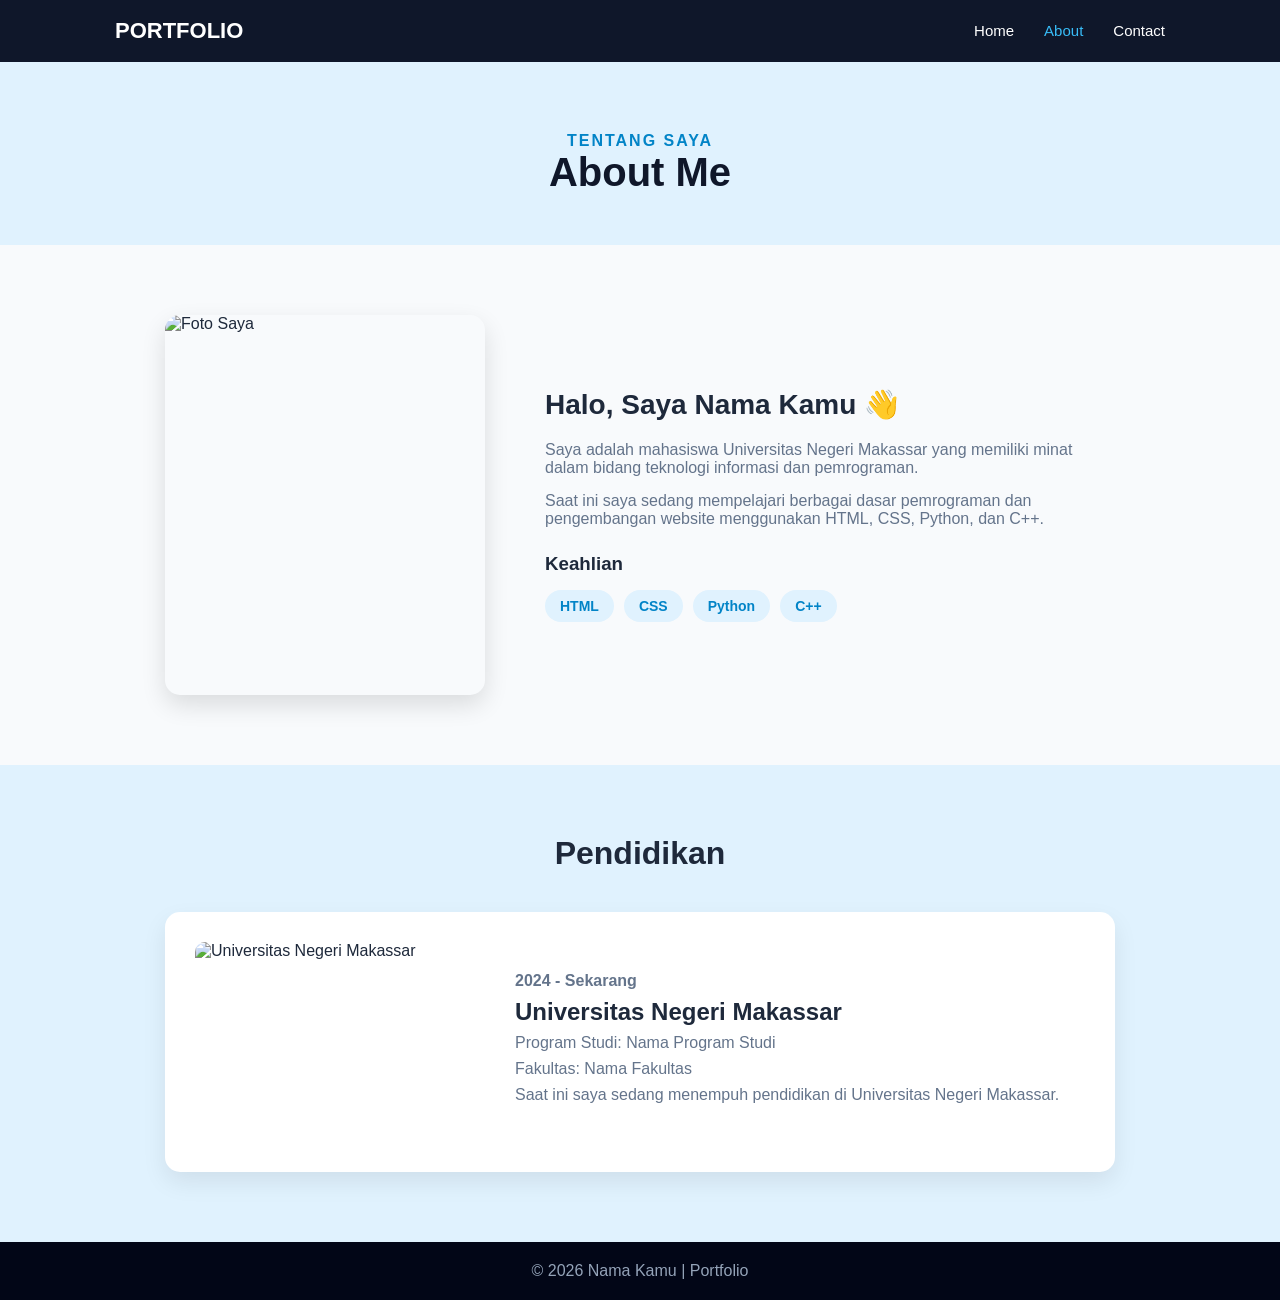
==== about.html @ 65ea647a "Add files via upload" ====
<!DOCTYPE html>
<html lang="id">
<head>
    <meta charset="UTF-8">
    <meta name="viewport" content="width=device-width, initial-scale=1.0">
    <title>About | Portfolio</title>
    <link rel="stylesheet" href="style.css">
</head>

<body>

    <header>
        <nav>
            <div class="logo">PORTFOLIO</div>

            <ul>
                <li><a href="index.html">Home</a></li>
                <li><a href="about.html" class="active">About</a></li>
                <li><a href="contact.html">Contact</a></li>
            </ul>
        </nav>
    </header>


    <section class="page-title">
        <p>TENTANG SAYA</p>
        <h1>About Me</h1>
    </section>


    <main class="about">

        <div class="about-photo">
            <img src="images/foto-saya.jpg" alt="Foto Saya">
        </div>

        <div class="about-text">

            <h2>Halo, Saya Nama Kamu 👋</h2>

            <p>
                Saya adalah mahasiswa Universitas Negeri Makassar
                yang memiliki minat dalam bidang teknologi informasi
                dan pemrograman.
            </p>

            <p>
                Saat ini saya sedang mempelajari berbagai dasar
                pemrograman dan pengembangan website menggunakan
                HTML, CSS, Python, dan C++.
            </p>

            <h3>Keahlian</h3>

            <div class="skills">
                <span>HTML</span>
                <span>CSS</span>
                <span>Python</span>
                <span>C++</span>
            </div>

        </div>

    </main>


    <section class="education">

        <h2>Pendidikan</h2>

        <div class="education-box">

            <img src="images/unm.jpg"
                 alt="Universitas Negeri Makassar">

            <div>
                <p class="year">2024 - Sekarang</p>

                <h3>Universitas Negeri Makassar</h3>

                <p>
                    Program Studi: Nama Program Studi
                </p>

                <p>
                    Fakultas: Nama Fakultas
                </p>

                <p>
                    Saat ini saya sedang menempuh pendidikan
                    di Universitas Negeri Makassar.
                </p>
            </div>

        </div>

    </section>


    <footer>
        <p>© 2026 Nama Kamu | Portfolio</p>
    </footer>

</body>
</html>
---- style.css ----
* {
    margin: 0;
    padding: 0;
    box-sizing: border-box;
}

html {
    scroll-behavior: smooth;
}

body {
    font-family: Arial, sans-serif;
    background: #f8fafc;
    color: #1e293b;
}


/* NAVBAR */

header {
    background: #0f172a;
    position: sticky;
    top: 0;
    z-index: 100;
}

nav {
    max-width: 1100px;
    margin: auto;
    padding: 18px 25px;

    display: flex;
    justify-content: space-between;
    align-items: center;
}

.logo {
    color: white;
    font-size: 22px;
    font-weight: bold;
}

nav ul {
    list-style: none;
    display: flex;
    gap: 30px;
}

nav ul li a {
    color: white;
    text-decoration: none;
    font-size: 15px;
    transition: 0.3s;
}

nav ul li a:hover,
nav ul li a.active {
    color: #38bdf8;
}


/* HOME */

.home {
    max-width: 1100px;
    min-height: 650px;
    margin: auto;
    padding: 80px 25px;

    display: flex;
    align-items: center;
    justify-content: space-between;
    gap: 60px;
}

.home-text {
    flex: 1;
}

.welcome {
    color: #0284c7;
    font-size: 14px;
    font-weight: bold;
    letter-spacing: 2px;
    margin-bottom: 15px;
}

.home h1 {
    font-size: 52px;
    color: #0f172a;
    margin-bottom: 10px;
}

.home h1 span {
    color: #0284c7;
}

.home h2 {
    font-size: 22px;
    color: #475569;
    margin-bottom: 20px;
}

.home-text > p:not(.welcome) {
    color: #64748b;
    max-width: 550px;
    margin-bottom: 30px;
}


/* BUTTON */

.buttons {
    display: flex;
    gap: 15px;
}

.btn,
.btn-outline {
    display: inline-block;
    padding: 12px 22px;
    border-radius: 8px;
    text-decoration: none;
    font-weight: bold;
    transition: 0.3s;
}

.btn {
    background: #0284c7;
    color: white;
}

.btn:hover {
    background: #0369a1;
    transform: translateY(-3px);
}

.btn-outline {
    border: 2px solid #0284c7;
    color: #0284c7;
}

.btn-outline:hover {
    background: #0284c7;
    color: white;
}


/* FOTO */

.home-photo {
    width: 340px;
    height: 340px;

    border-radius: 50%;
    overflow: hidden;

    border: 8px solid white;

    box-shadow: 0 10px 30px rgba(0, 0, 0, 0.15);
}

.home-photo img {
    width: 100%;
    height: 100%;
    object-fit: cover;
}


/* PAGE TITLE */

.page-title {
    text-align: center;
    padding: 70px 20px 50px;

    background: #e0f2fe;
}

.page-title p {
    color: #0284c7;
    font-weight: bold;
    letter-spacing: 2px;
}

.page-title h1 {
    font-size: 40px;
    color: #0f172a;
}


/* ABOUT */

.about {
    max-width: 1000px;
    margin: auto;
    padding: 70px 25px;

    display: flex;
    align-items: center;
    gap: 60px;
}

.about-photo {
    width: 320px;
    height: 380px;
    flex-shrink: 0;

    overflow: hidden;
    border-radius: 15px;

    box-shadow: 0 10px 25px rgba(0, 0, 0, 0.12);
}

.about-photo img {
    width: 100%;
    height: 100%;
    object-fit: cover;
}

.about-text h2 {
    font-size: 28px;
    margin-bottom: 20px;
}

.about-text p {
    color: #64748b;
    margin-bottom: 15px;
}

.about-text h3 {
    margin-top: 25px;
    margin-bottom: 15px;
}


/* SKILLS */

.skills {
    display: flex;
    flex-wrap: wrap;
    gap: 10px;
}

.skills span {
    background: #e0f2fe;
    color: #0284c7;

    padding: 8px 15px;

    border-radius: 20px;

    font-weight: bold;
    font-size: 14px;
}


/* EDUCATION */

.education {
    background: #e0f2fe;
    padding: 70px 25px;
}

.education > h2 {
    text-align: center;
    font-size: 32px;
    margin-bottom: 40px;
}

.education-box {
    max-width: 950px;
    margin: auto;

    background: white;
    padding: 30px;

    border-radius: 15px;

    display: flex;
    align-items: center;
    gap: 40px;

    box-shadow: 0 10px 25px rgba(0, 0, 0, 0.08);
}

.education-box img {
    width: 280px;
    height: 200px;

    object-fit: cover;

    border-radius: 10px;
}

.year {
    color: #0284c7;
    font-weight: bold;
}

.education-box h3 {
    font-size: 24px;
    margin: 8px 0;
}

.education-box p {
    color: #64748b;
    margin-bottom: 8px;
}


/* CONTACT */

.contact {
    max-width: 1000px;
    margin: auto;
    padding: 80px 25px;

    display: flex;
    gap: 50px;
}

.contact-info,
.contact-card {
    flex: 1;
}

.contact-info h2,
.contact-card h2 {
    font-size: 30px;
    margin-bottom: 15px;
}

.contact-info > p,
.contact-card p {
    color: #64748b;
    margin-bottom: 25px;
}

.contact-item {
    margin-bottom: 20px;
}

.contact-item h3 {
    color: #0284c7;
}

.contact-item p {
    color: #64748b;
}

.contact-card {
    background: #e0f2fe;
    padding: 40px;
    border-radius: 15px;
}


/* FOOTER */

footer {
    background: #020617;
    color: #94a3b8;

    text-align: center;
    padding: 20px;
}


/* RESPONSIVE */

@media (max-width: 750px) {

    nav {
        flex-direction: column;
        gap: 15px;
    }

    nav ul {
        gap: 15px;
    }

    .home {
        flex-direction: column-reverse;
        text-align: center;
    }

    .home-photo {
        width: 280px;
        height: 280px;
    }

    .home h1 {
        font-size: 40px;
    }

    .buttons {
        justify-content: center;
    }

    .about {
        flex-direction: column;
    }

    .education-box {
        flex-direction: column;
        text-align: center;
    }

    .contact {
        flex-direction: column;
    }
}
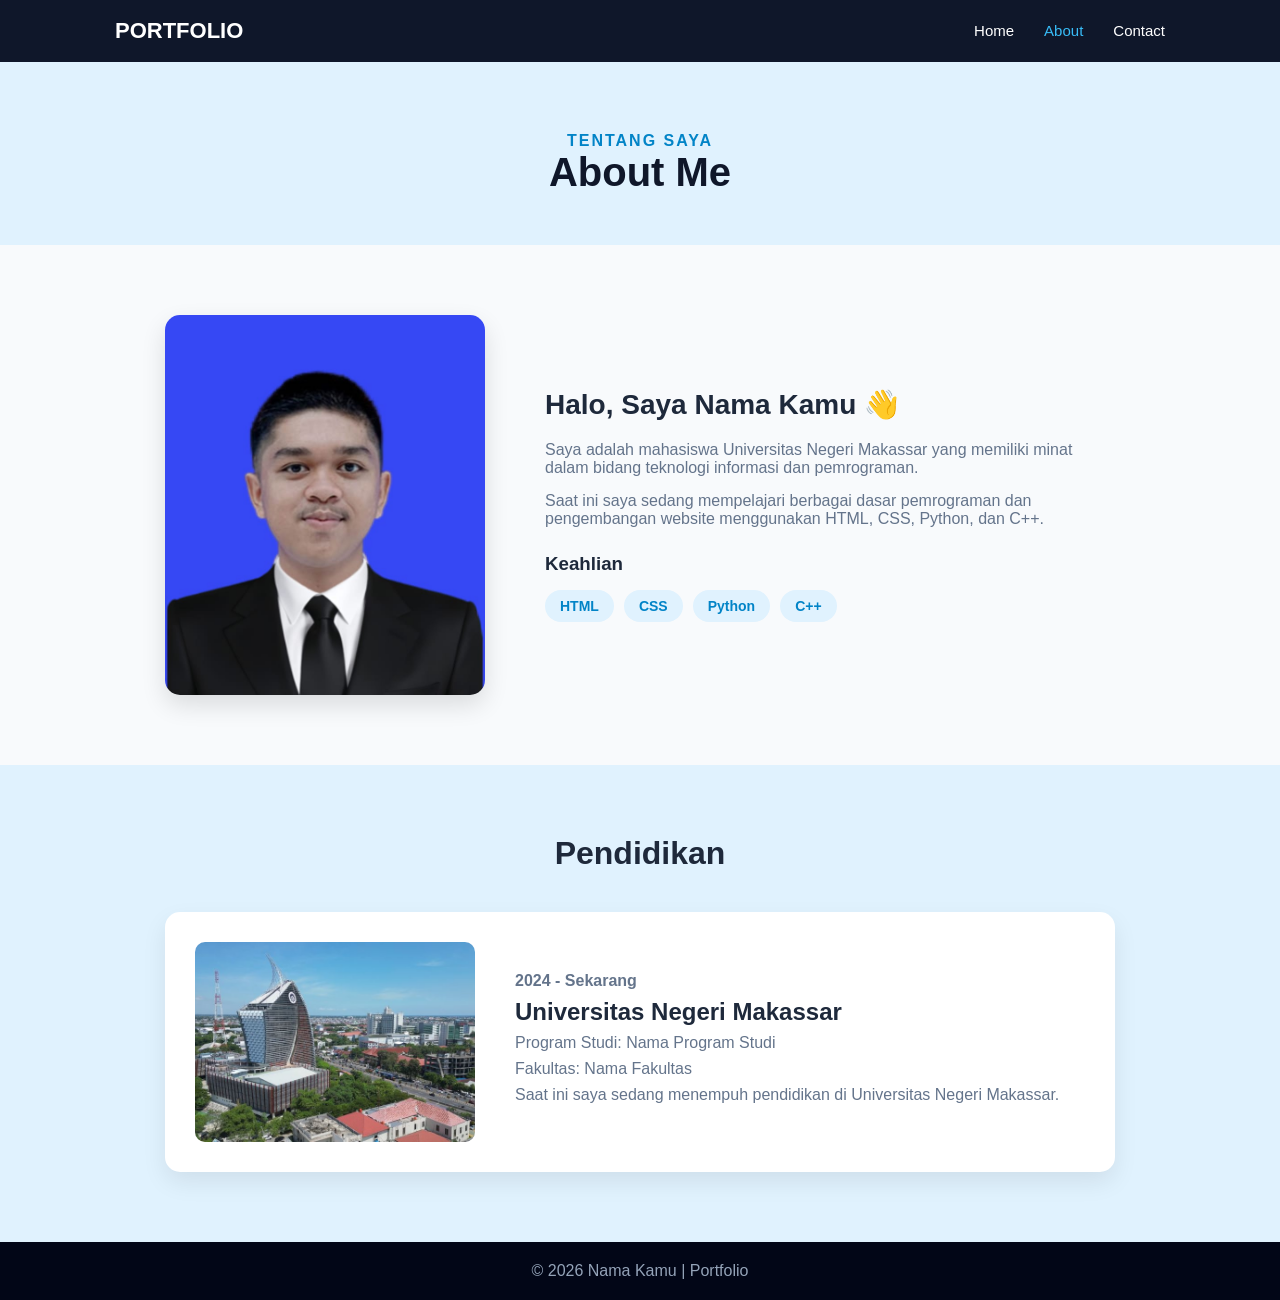
==== commit c81a4489: "Add files via upload" ====
--- a/about.html
+++ b/about.html
@@ -31,7 +31,7 @@
     <main class="about">
 
         <div class="about-photo">
-            <img src="images/foto-saya.jpg" alt="Foto Saya">
+            <img src="foto-saya.jpeg" alt="Foto Saya">
         </div>
 
         <div class="about-text">
@@ -70,9 +70,8 @@
 
         <div class="education-box">
 
-            <img src="images/unm.jpg"
-                 alt="Universitas Negeri Makassar">
-
+            <img src="unm.jpg"
+            alt="Universitas Negeri Makassar">
             <div>
                 <p class="year">2024 - Sekarang</p>
 
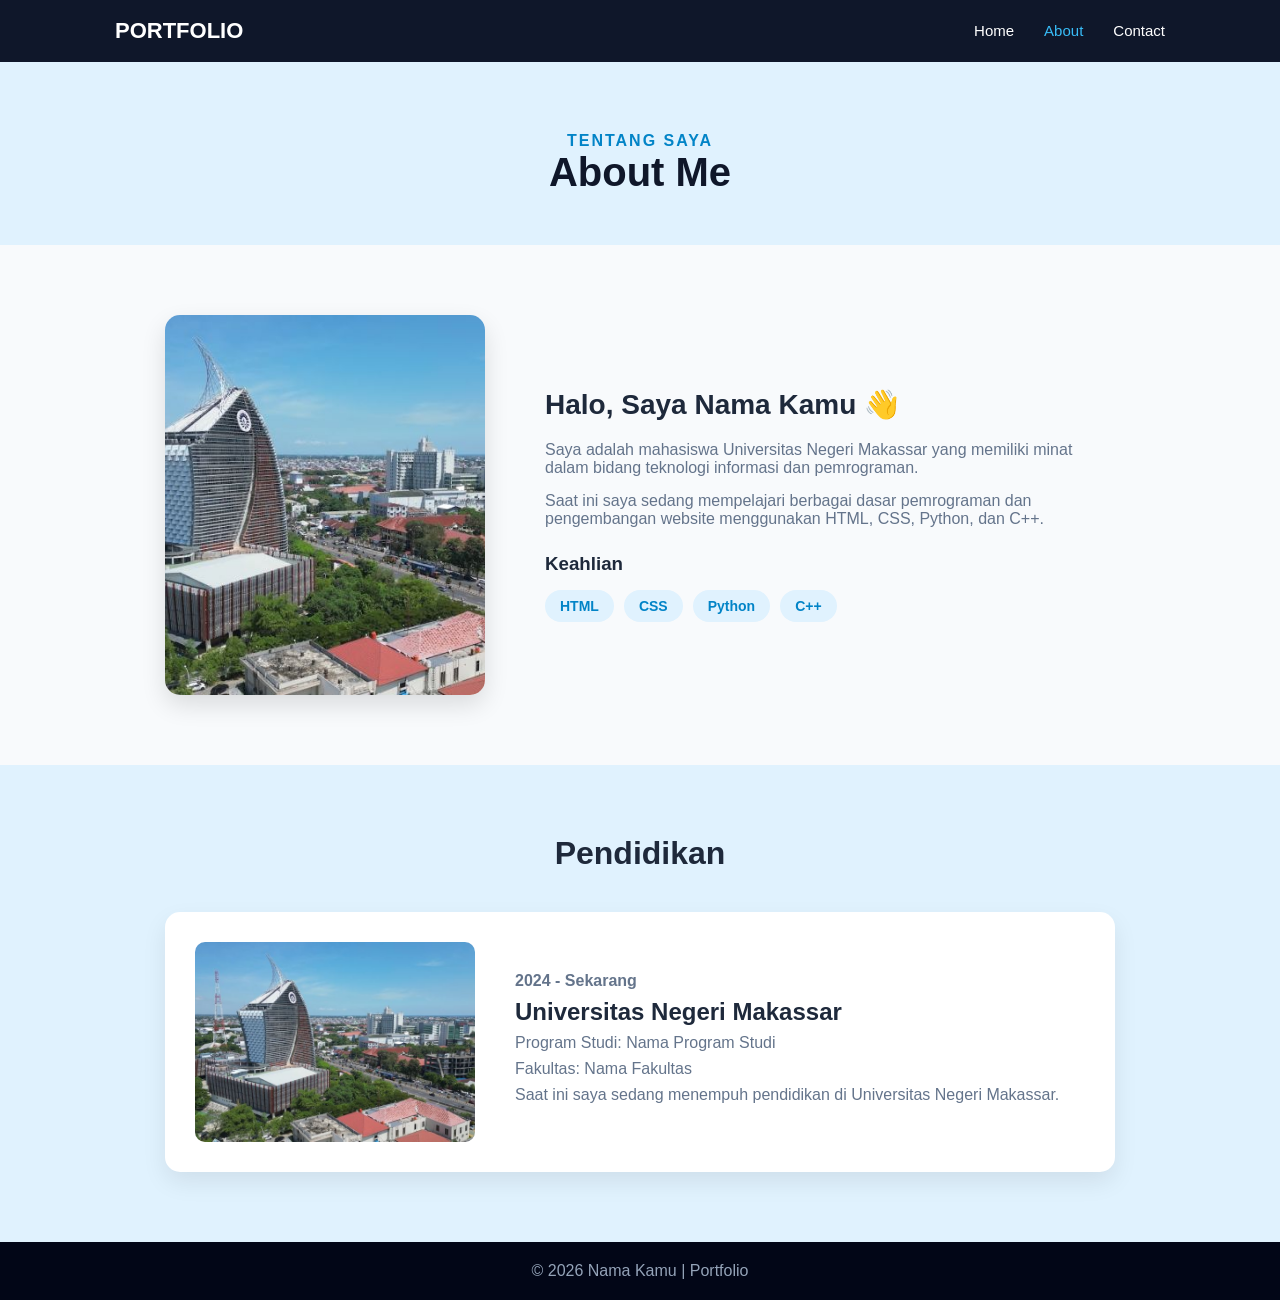
==== commit 4d9171c3: "Update about.html" ====
--- a/about.html
+++ b/about.html
@@ -31,7 +31,7 @@
     <main class="about">
 
         <div class="about-photo">
-            <img src="foto-saya.jpeg" alt="Foto Saya">
+    <img src="unm.jpg" alt="Universitas Negeri Makassar">
         </div>
 
         <div class="about-text">
@@ -101,4 +101,4 @@
     </footer>
 
 </body>
-</html>+</html>
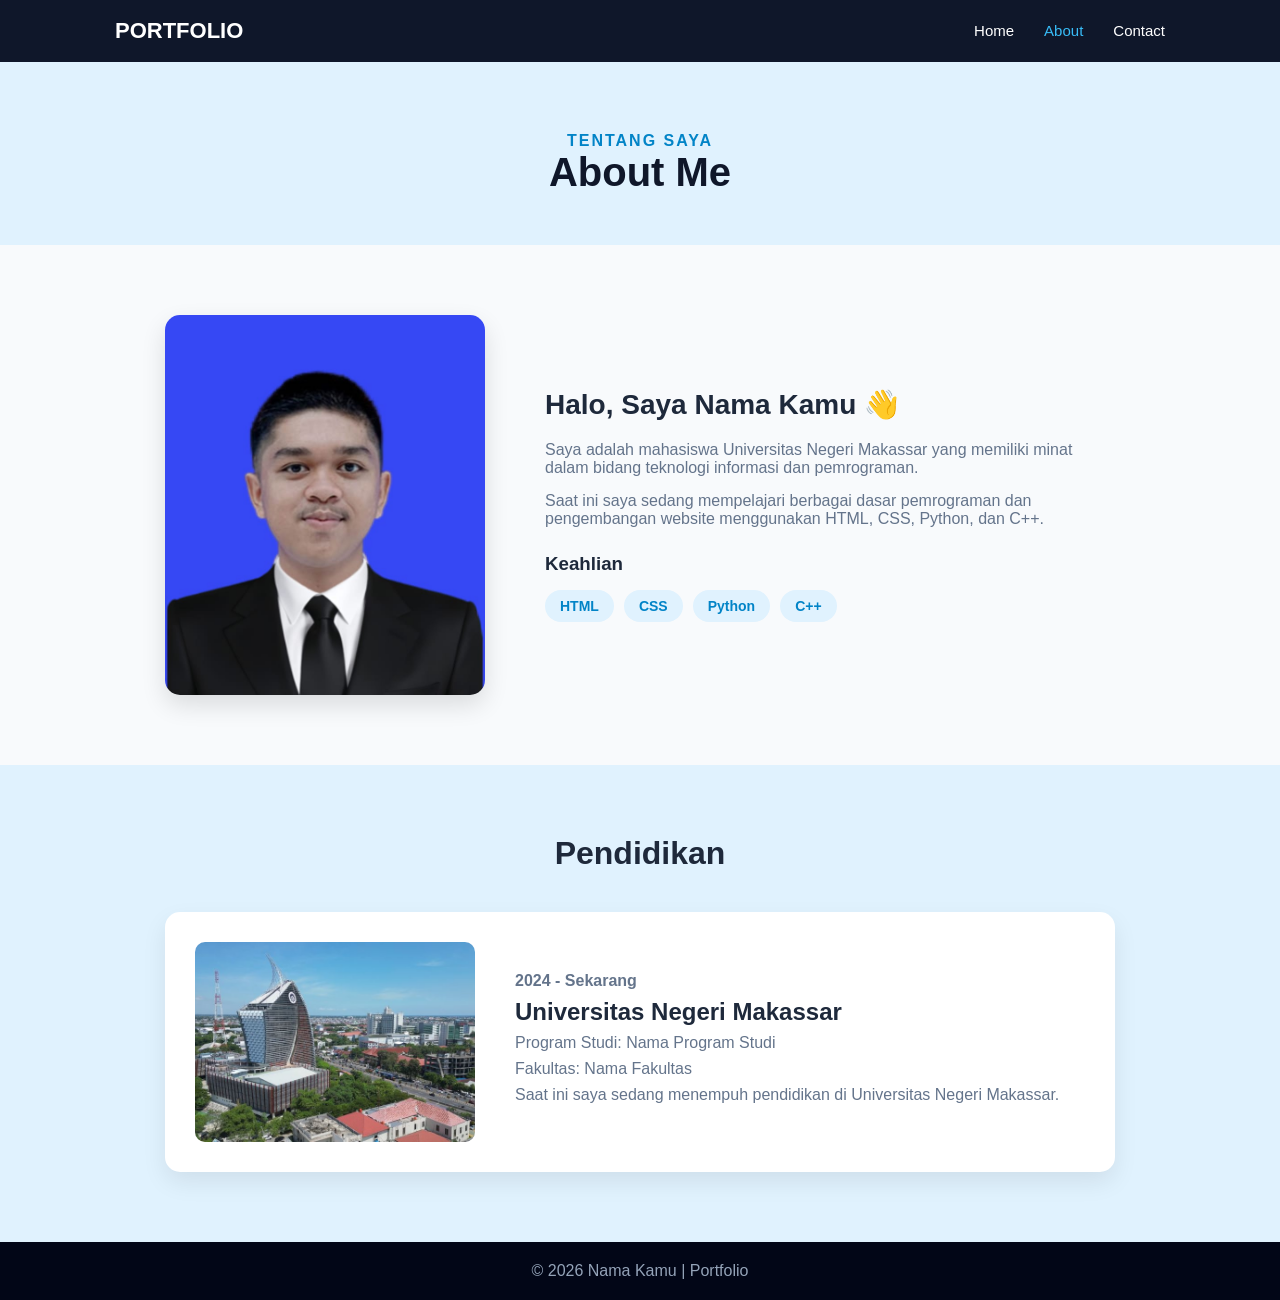
==== commit 7dcad8b3: "Update about page content and profile image Updated the profile picture and modified the content in " ====
--- a/about.html
+++ b/about.html
@@ -31,7 +31,7 @@
     <main class="about">
 
         <div class="about-photo">
-    <img src="unm.jpg" alt="Universitas Negeri Makassar">
+    <img src="foto-saya.jpeg" alt="Foto Saya">
         </div>
 
         <div class="about-text">
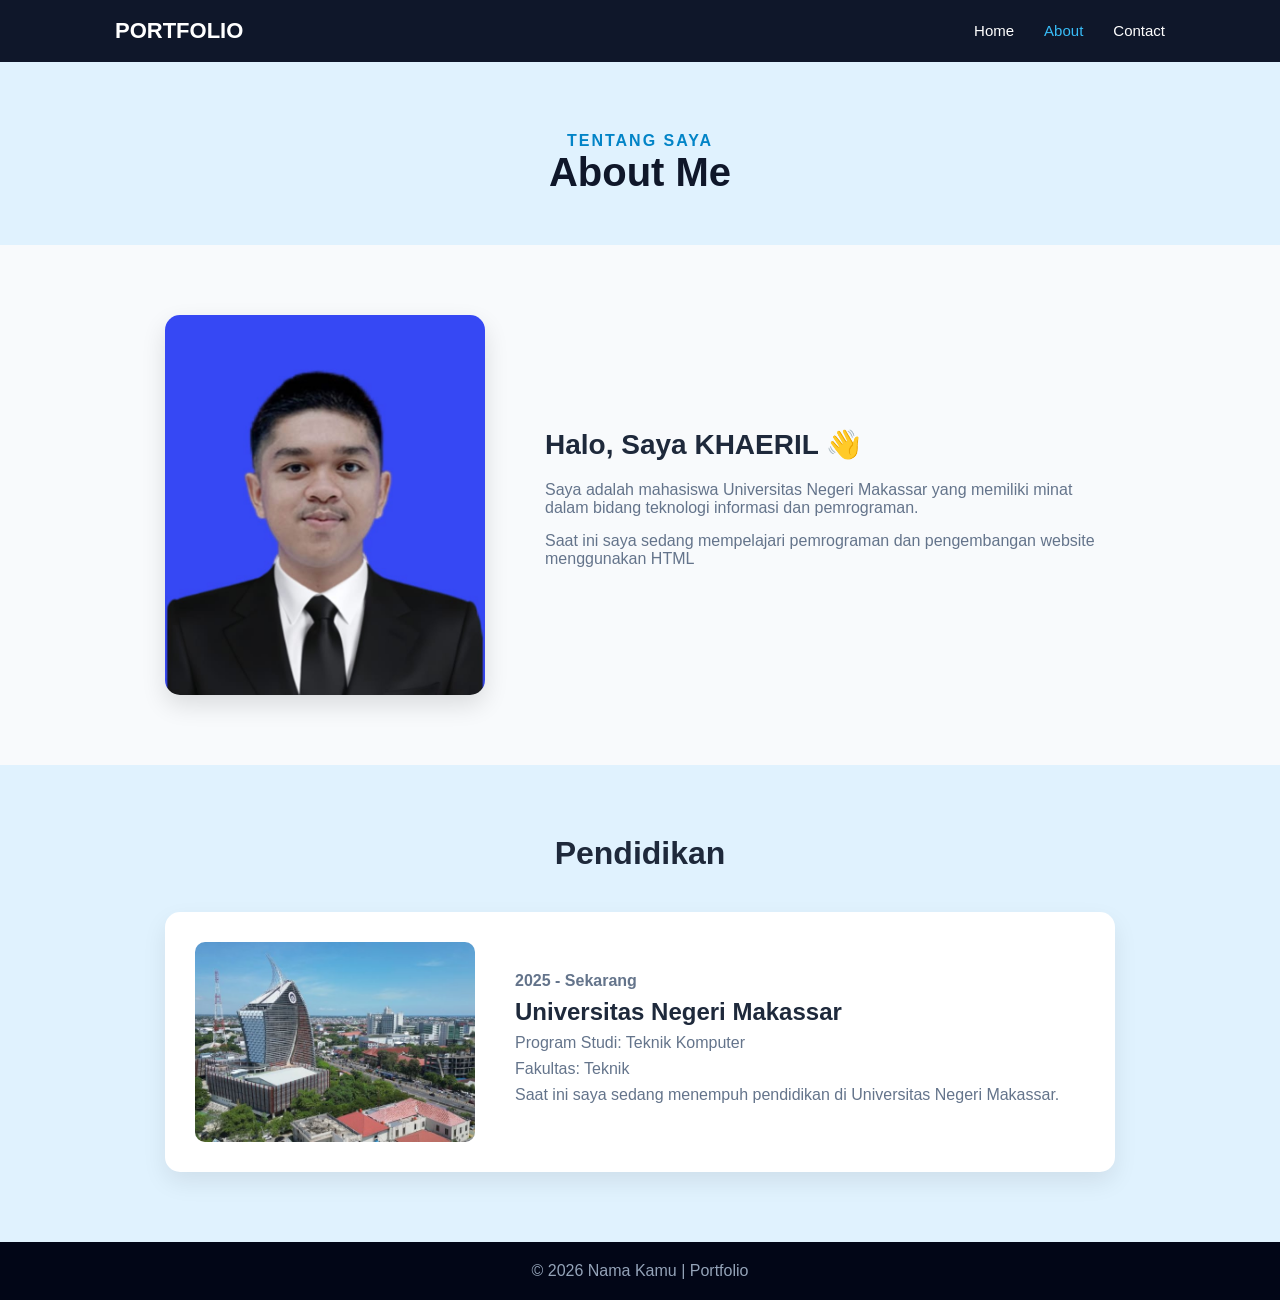
==== commit 96e75666: "Update about.html" ====
--- a/about.html
+++ b/about.html
@@ -36,7 +36,7 @@
 
         <div class="about-text">
 
-            <h2>Halo, Saya Nama Kamu 👋</h2>
+            <h2>Halo, Saya KHAERIL 👋</h2>
 
             <p>
                 Saya adalah mahasiswa Universitas Negeri Makassar
@@ -45,19 +45,9 @@
             </p>
 
             <p>
-                Saat ini saya sedang mempelajari berbagai dasar
-                pemrograman dan pengembangan website menggunakan
-                HTML, CSS, Python, dan C++.
+                Saat ini saya sedang mempelajari pemrograman 
+                dan pengembangan website menggunakan HTML
             </p>
-
-            <h3>Keahlian</h3>
-
-            <div class="skills">
-                <span>HTML</span>
-                <span>CSS</span>
-                <span>Python</span>
-                <span>C++</span>
-            </div>
 
         </div>
 
@@ -73,16 +63,16 @@
             <img src="unm.jpg"
             alt="Universitas Negeri Makassar">
             <div>
-                <p class="year">2024 - Sekarang</p>
+                <p class="year">2025 - Sekarang</p>
 
                 <h3>Universitas Negeri Makassar</h3>
 
                 <p>
-                    Program Studi: Nama Program Studi
+                    Program Studi: Teknik Komputer
                 </p>
 
                 <p>
-                    Fakultas: Nama Fakultas
+                    Fakultas: Teknik
                 </p>
 
                 <p>
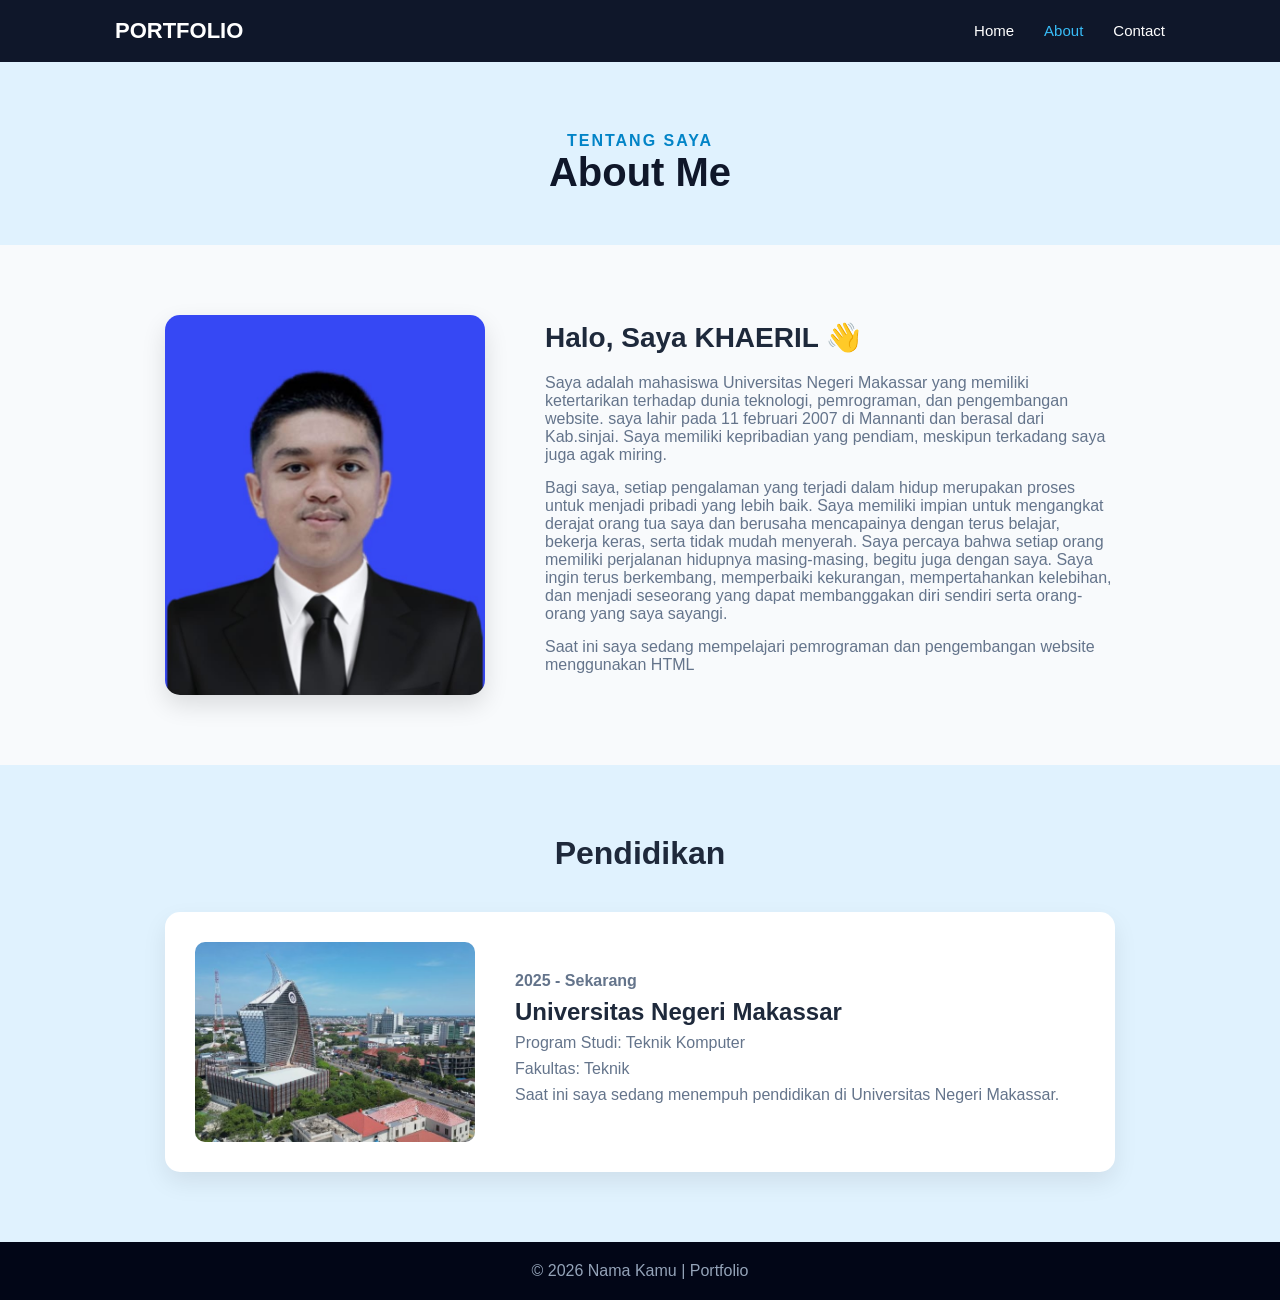
==== commit f2434d6e: "Revise about.html with personal information Updated the about section with personal details and aspi" ====
--- a/about.html
+++ b/about.html
@@ -39,9 +39,16 @@
             <h2>Halo, Saya KHAERIL 👋</h2>
 
             <p>
-                Saya adalah mahasiswa Universitas Negeri Makassar
-                yang memiliki minat dalam bidang teknologi informasi
-                dan pemrograman.
+                Saya adalah mahasiswa Universitas Negeri Makassar yang memiliki ketertarikan terhadap dunia teknologi, pemrograman, dan pengembangan website.
+                saya lahir pada 11 februari 2007 di Mannanti dan berasal dari Kab.sinjai. Saya memiliki kepribadian yang pendiam, 
+                meskipun terkadang saya juga agak miring. 
+            </p>
+            <p>
+                Bagi saya, setiap pengalaman yang terjadi dalam hidup merupakan proses
+                untuk menjadi pribadi yang lebih baik. Saya memiliki impian untuk mengangkat derajat orang tua saya dan berusaha 
+                mencapainya dengan terus belajar, bekerja keras, serta tidak mudah menyerah. Saya percaya bahwa setiap orang memiliki 
+                perjalanan hidupnya masing-masing, begitu juga dengan saya. Saya ingin terus berkembang, memperbaiki kekurangan, 
+                mempertahankan kelebihan, dan menjadi seseorang yang dapat membanggakan diri sendiri serta orang-orang yang saya sayangi.    
             </p>
 
             <p>
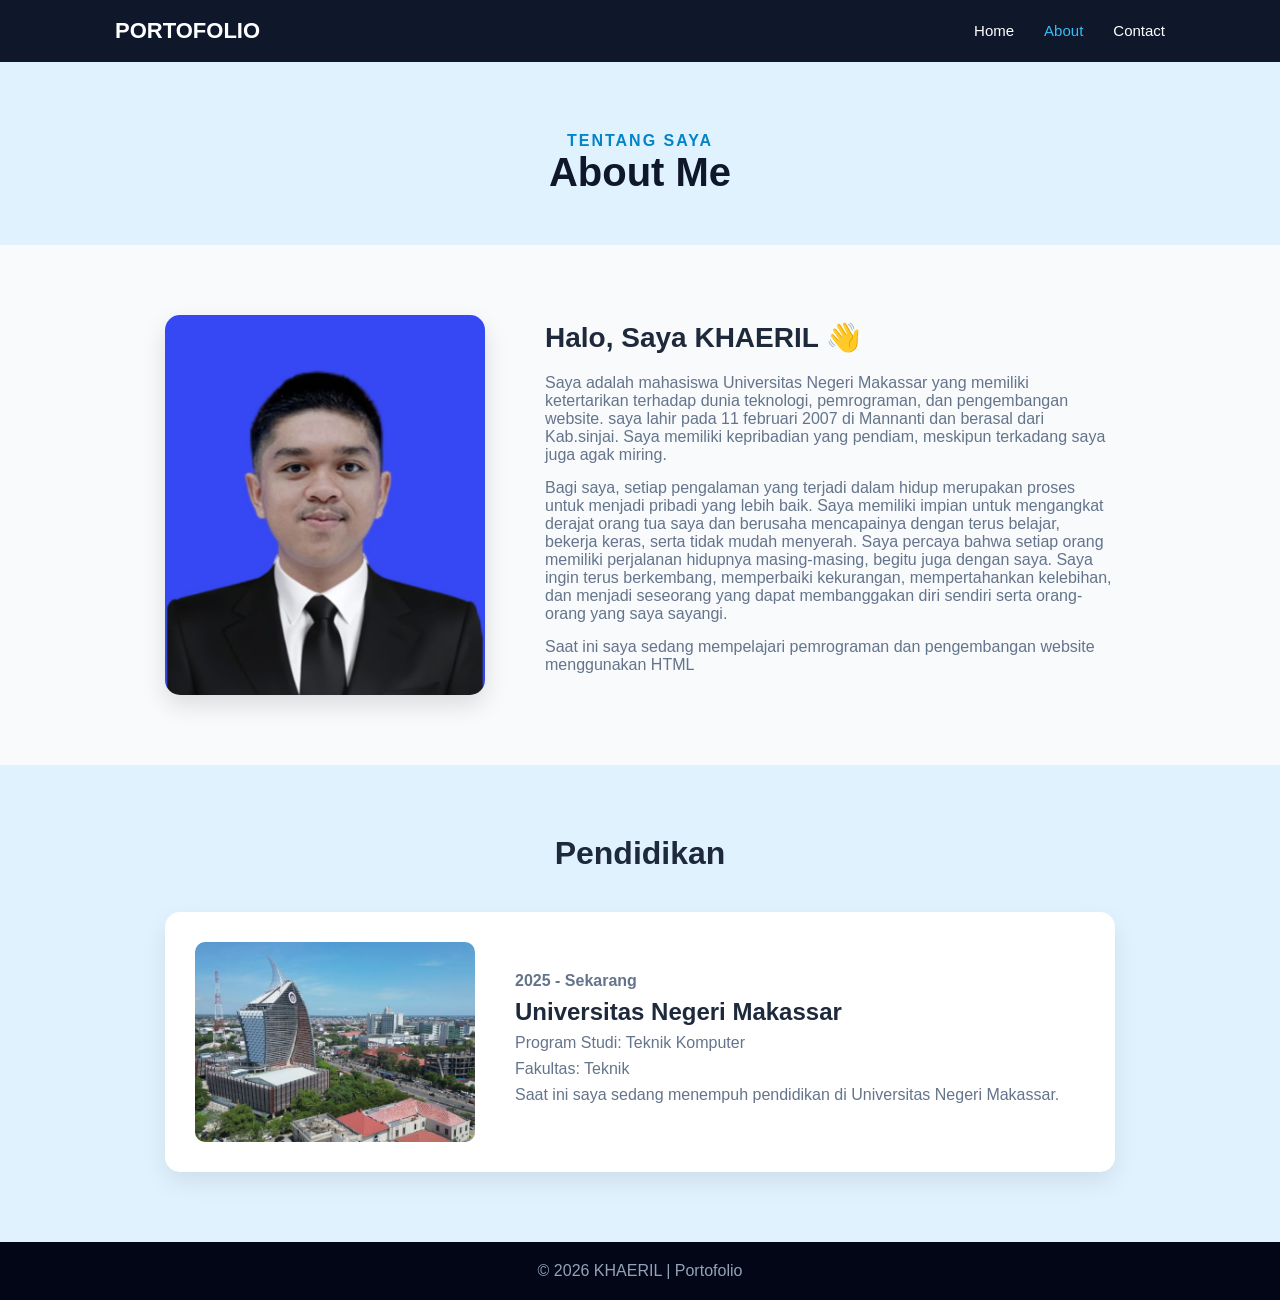
==== commit 3129b4c3: "Correct spelling of 'Portfolio' to 'Portofolio' Updated the title and logo text from 'Portfolio' to " ====
--- a/about.html
+++ b/about.html
@@ -3,7 +3,7 @@
 <head>
     <meta charset="UTF-8">
     <meta name="viewport" content="width=device-width, initial-scale=1.0">
-    <title>About | Portfolio</title>
+    <title>About | Portofolio</title>
     <link rel="stylesheet" href="style.css">
 </head>
 
@@ -11,7 +11,7 @@
 
     <header>
         <nav>
-            <div class="logo">PORTFOLIO</div>
+            <div class="logo">PORTOFOLIO</div>
 
             <ul>
                 <li><a href="index.html">Home</a></li>
@@ -94,7 +94,7 @@
 
 
     <footer>
-        <p>© 2026 Nama Kamu | Portfolio</p>
+        <p>© 2026 KHAERIL | Portofolio</p>
     </footer>
 
 </body>
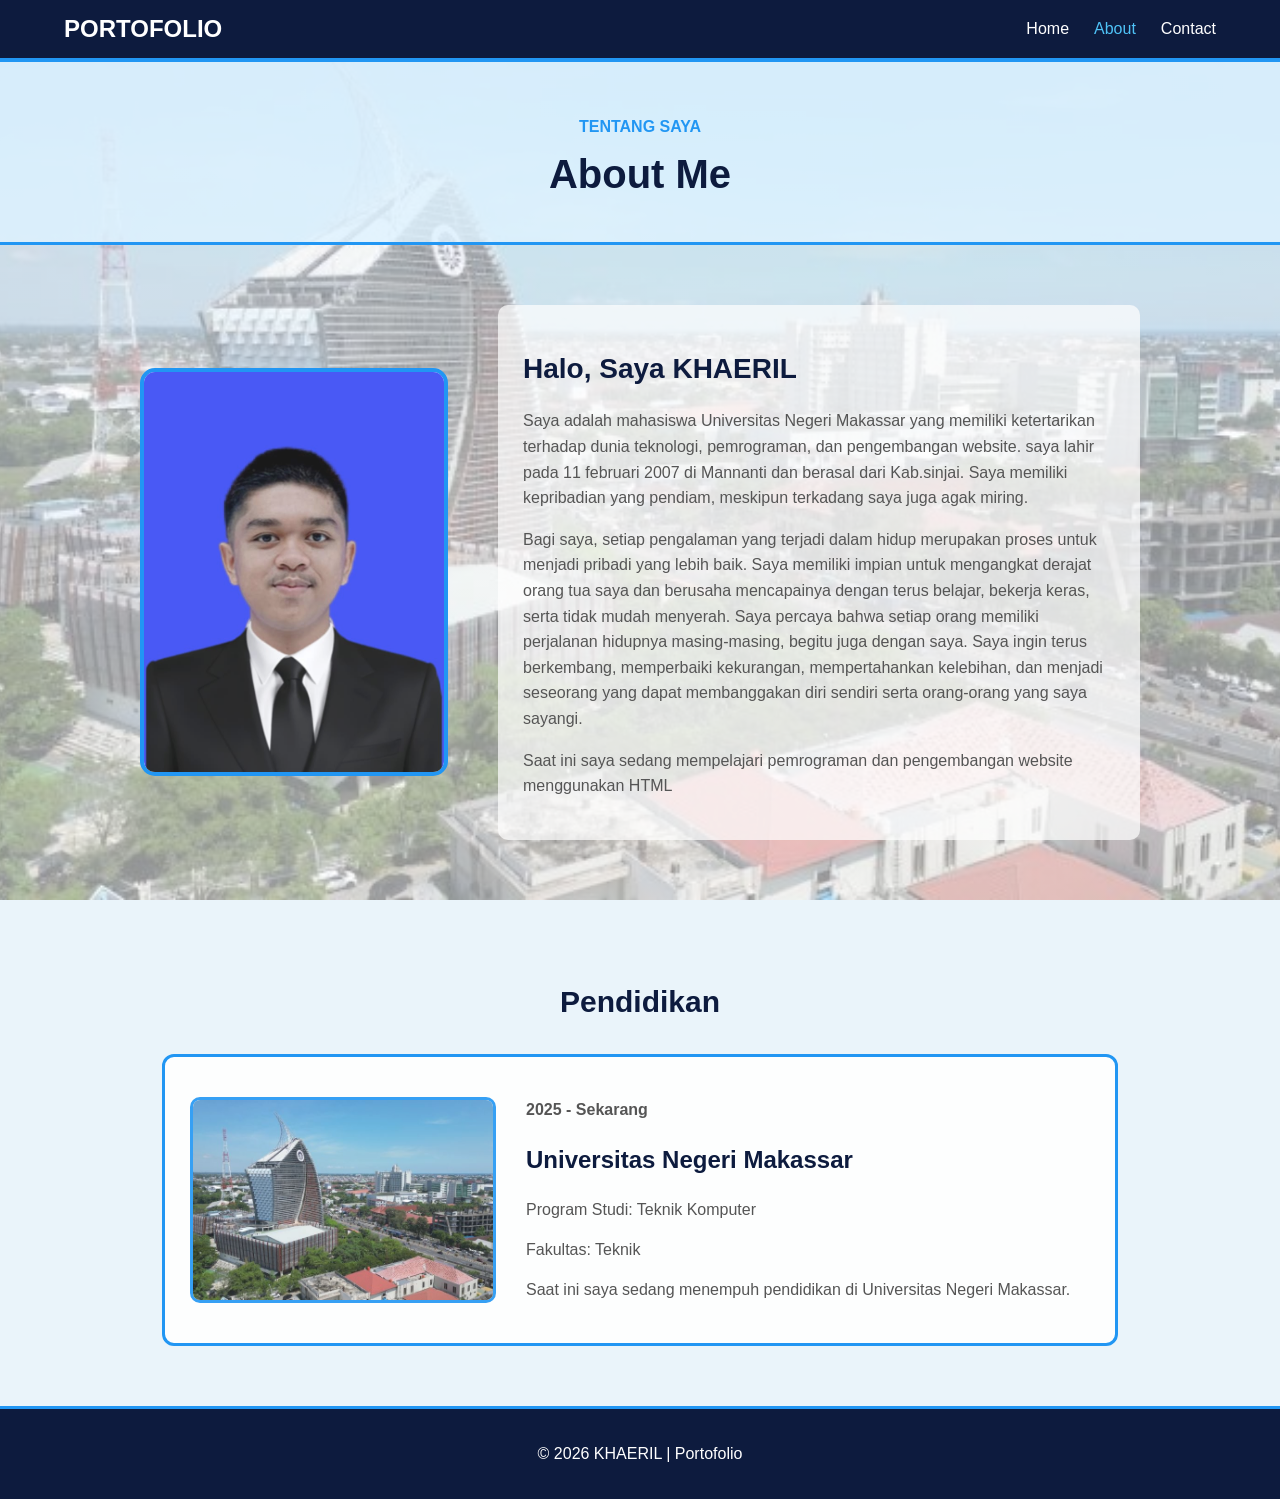
==== commit 0c1cc790: "Update about.html" ====
--- a/about.html
+++ b/about.html
@@ -36,7 +36,7 @@
 
         <div class="about-text">
 
-            <h2>Halo, Saya KHAERIL 👋</h2>
+            <h2>Halo, Saya KHAERIL </h2>
 
             <p>
                 Saya adalah mahasiswa Universitas Negeri Makassar yang memiliki ketertarikan terhadap dunia teknologi, pemrograman, dan pengembangan website.
--- a/style.css
+++ b/style.css
@@ -1,322 +1,484 @@
-* {
+/* =========================================
+   CSS PORTOFOLIO
+   Mengikuti Materi Modul 4 - CSS Image
+========================================= */
+
+
+/* =========================================
+   1. DASAR HALAMAN + BACKGROUND UNM
+========================================= */
+
+body {
     margin: 0;
-    padding: 0;
-    box-sizing: border-box;
-}
-
-html {
-    scroll-behavior: smooth;
-}
-
-body {
-    font-family: Arial, sans-serif;
-    background: #f8fafc;
-    color: #1e293b;
-}
-
-
-/* NAVBAR */
+
+    color: #333333;
+
+    font-family: Arial, Verdana, sans-serif;
+
+    font-size: 16px;
+
+    background-color: #f1f2ec;
+
+    /* Foto UNM sebagai background */
+    background-image:
+        linear-gradient(
+            rgba(255, 255, 255, 0.55),
+            rgba(255, 255, 255, 0.55)
+        ),
+        url("unm.jpg");
+
+    background-size: cover;
+
+    background-position: center;
+
+    background-repeat: no-repeat;
+
+    background-attachment: fixed;
+}
+
+
+/* =========================================
+   2. NAVBAR
+========================================= */
 
 header {
-    background: #0f172a;
-    position: sticky;
-    top: 0;
-    z-index: 100;
+    background-color: #0d1b3e;
+
+    padding: 15px 0;
+
+    border-bottom: 4px solid #2196f3;
 }
 
 nav {
-    max-width: 1100px;
+    width: 90%;
+
     margin: auto;
-    padding: 18px 25px;
 
     display: flex;
+
     justify-content: space-between;
+
     align-items: center;
 }
 
 .logo {
     color: white;
-    font-size: 22px;
+
+    font-size: 24px;
+
     font-weight: bold;
 }
 
 nav ul {
+    margin: 0;
+
+    padding: 0;
+
     list-style: none;
+
     display: flex;
-    gap: 30px;
+
+    gap: 25px;
 }
 
 nav ul li a {
     color: white;
+
     text-decoration: none;
-    font-size: 15px;
-    transition: 0.3s;
-}
-
-nav ul li a:hover,
+
+    font-size: 16px;
+}
+
+nav ul li a:hover {
+    color: #4fc3f7;
+}
+
 nav ul li a.active {
-    color: #38bdf8;
-}
-
-
-/* HOME */
+    color: #4fc3f7;
+}
+
+
+/* =========================================
+   3. HALAMAN HOME
+========================================= */
 
 .home {
+    width: 90%;
+
     max-width: 1100px;
-    min-height: 650px;
+
+    min-height: 550px;
+
     margin: auto;
-    padding: 80px 25px;
 
     display: flex;
+
     align-items: center;
+
     justify-content: space-between;
-    gap: 60px;
+
+    gap: 50px;
 }
 
 .home-text {
-    flex: 1;
+    width: 55%;
+
+    background-color: rgba(255, 255, 255, 0.65);
+
+    padding: 25px;
+
+    border-radius: 10px;
 }
 
 .welcome {
-    color: #0284c7;
+    color: #2196f3;
+
+    font-weight: bold;
+
     font-size: 14px;
-    font-weight: bold;
-    letter-spacing: 2px;
-    margin-bottom: 15px;
 }
 
 .home h1 {
-    font-size: 52px;
-    color: #0f172a;
-    margin-bottom: 10px;
+    font-size: 50px;
+
+    color: #0d1b3e;
+
+    margin: 10px 0;
 }
 
 .home h1 span {
-    color: #0284c7;
+    color: #2196f3;
 }
 
 .home h2 {
+    color: #555555;
+
     font-size: 22px;
-    color: #475569;
-    margin-bottom: 20px;
-}
-
-.home-text > p:not(.welcome) {
-    color: #64748b;
-    max-width: 550px;
-    margin-bottom: 30px;
-}
-
-
-/* BUTTON */
+}
+
+.home-text > p {
+    color: #555555;
+
+    line-height: 1.6;
+}
+
+
+/* =========================================
+   4. FOTO SAYA
+========================================= */
+
+.home-photo {
+    width: 300px;
+
+    height: 400px;
+
+    overflow: hidden;
+
+    border: 5px solid #2196f3;
+
+    border-radius: 15px;
+
+    background-color: white;
+}
+
+.home-photo img {
+    width: 100%;
+
+    height: 100%;
+
+    object-fit: cover;
+
+    opacity: 0.9;
+}
+
+.home-photo img:hover {
+    opacity: 1.0;
+}
+
+
+/* =========================================
+   5. TOMBOL
+========================================= */
 
 .buttons {
-    display: flex;
-    gap: 15px;
+    margin-top: 25px;
 }
 
 .btn,
 .btn-outline {
     display: inline-block;
-    padding: 12px 22px;
-    border-radius: 8px;
+
+    padding: 10px 20px;
+
+    margin-right: 10px;
+
     text-decoration: none;
+
+    border-radius: 5px;
+
     font-weight: bold;
-    transition: 0.3s;
 }
 
 .btn {
-    background: #0284c7;
+    background-color: #2196f3;
+
     color: white;
+
+    border: 2px solid #2196f3;
 }
 
 .btn:hover {
-    background: #0369a1;
-    transform: translateY(-3px);
+    background-color: #0d1b3e;
+
+    border-color: #0d1b3e;
 }
 
 .btn-outline {
-    border: 2px solid #0284c7;
-    color: #0284c7;
+    color: #2196f3;
+
+    border: 2px solid #2196f3;
 }
 
 .btn-outline:hover {
-    background: #0284c7;
+    background-color: #2196f3;
+
     color: white;
 }
 
 
-/* FOTO */
-
-.home-photo {
-    width: 340px;
-    height: 340px;
-
-    border-radius: 50%;
+/* =========================================
+   6. JUDUL HALAMAN
+========================================= */
+
+.page-title {
+    background-color: rgba(223, 243, 255, 0.80);
+
+    text-align: center;
+
+    padding: 40px 20px;
+
+    border-bottom: 3px solid #2196f3;
+}
+
+.page-title p {
+    color: #2196f3;
+
+    font-weight: bold;
+}
+
+.page-title h1 {
+    color: #0d1b3e;
+
+    font-size: 40px;
+
+    margin: 5px 0;
+}
+
+
+/* =========================================
+   7. HALAMAN ABOUT
+========================================= */
+
+.about {
+    width: 90%;
+
+    max-width: 1000px;
+
+    margin: auto;
+
+    padding: 60px 0;
+
+    display: flex;
+
+    align-items: center;
+
+    gap: 50px;
+}
+
+.about-photo {
+    width: 300px;
+
+    height: 400px;
+
     overflow: hidden;
 
-    border: 8px solid white;
-
-    box-shadow: 0 10px 30px rgba(0, 0, 0, 0.15);
-}
-
-.home-photo img {
-    width: 100%;
-    height: 100%;
-    object-fit: cover;
-}
-
-
-/* PAGE TITLE */
-
-.page-title {
-    text-align: center;
-    padding: 70px 20px 50px;
-
-    background: #e0f2fe;
-}
-
-.page-title p {
-    color: #0284c7;
-    font-weight: bold;
-    letter-spacing: 2px;
-}
-
-.page-title h1 {
-    font-size: 40px;
-    color: #0f172a;
-}
-
-
-/* ABOUT */
-
-.about {
-    max-width: 1000px;
-    margin: auto;
-    padding: 70px 25px;
-
-    display: flex;
-    align-items: center;
-    gap: 60px;
-}
-
-.about-photo {
-    width: 320px;
-    height: 380px;
-    flex-shrink: 0;
-
-    overflow: hidden;
+    border: 4px solid #2196f3;
+
     border-radius: 15px;
 
-    box-shadow: 0 10px 25px rgba(0, 0, 0, 0.12);
+    background-color: white;
 }
 
 .about-photo img {
     width: 100%;
+
     height: 100%;
+
     object-fit: cover;
+
+    opacity: 0.9;
+}
+
+.about-photo img:hover {
+    opacity: 1.0;
+}
+
+.about-text {
+    flex: 1;
+
+    background-color: rgba(255, 255, 255, 0.70);
+
+    padding: 25px;
+
+    border-radius: 10px;
 }
 
 .about-text h2 {
+    color: #0d1b3e;
+
     font-size: 28px;
-    margin-bottom: 20px;
+}
+
+.about-text h3 {
+    color: #2196f3;
+
+    margin-top: 25px;
 }
 
 .about-text p {
-    color: #64748b;
-    margin-bottom: 15px;
-}
-
-.about-text h3 {
-    margin-top: 25px;
-    margin-bottom: 15px;
-}
-
-
-/* SKILLS */
+    color: #555555;
+
+    line-height: 1.6;
+}
+
+
+/* =========================================
+   8. KEAHLIAN
+========================================= */
 
 .skills {
-    display: flex;
-    flex-wrap: wrap;
-    gap: 10px;
+    margin-top: 15px;
 }
 
 .skills span {
-    background: #e0f2fe;
-    color: #0284c7;
+    display: inline-block;
+
+    background-color: #dff3ff;
+
+    color: #0879c9;
 
     padding: 8px 15px;
 
+    margin: 5px;
+
+    border: 1px solid #2196f3;
+
     border-radius: 20px;
 
     font-weight: bold;
-    font-size: 14px;
-}
-
-
-/* EDUCATION */
+}
+
+
+/* =========================================
+   9. PENDIDIKAN
+========================================= */
 
 .education {
-    background: #e0f2fe;
-    padding: 70px 25px;
+    background-color: rgba(232, 245, 255, 0.75);
+
+    padding: 60px 20px;
 }
 
 .education > h2 {
     text-align: center;
-    font-size: 32px;
-    margin-bottom: 40px;
+
+    color: #0d1b3e;
+
+    font-size: 30px;
+
+    margin-bottom: 35px;
 }
 
 .education-box {
-    max-width: 950px;
+    width: 90%;
+
+    max-width: 900px;
+
     margin: auto;
 
-    background: white;
-    padding: 30px;
-
-    border-radius: 15px;
+    padding: 25px;
+
+    background-color: rgba(255, 255, 255, 0.90);
+
+    border: 3px solid #2196f3;
+
+    border-radius: 12px;
 
     display: flex;
+
     align-items: center;
+
+    gap: 30px;
+}
+
+
+/* =========================================
+   10. FOTO UNIVERSITAS
+========================================= */
+
+.education-box img {
+    width: 300px;
+
+    height: 200px;
+
+    border: 3px solid #2196f3;
+
+    border-radius: 10px;
+
+    object-fit: cover;
+
+    opacity: 0.9;
+}
+
+.education-box img:hover {
+    opacity: 1.0;
+}
+
+.year {
+    color: #2196f3;
+
+    font-weight: bold;
+}
+
+.education-box h3 {
+    color: #0d1b3e;
+
+    font-size: 24px;
+}
+
+.education-box p {
+    color: #555555;
+
+    line-height: 1.5;
+}
+
+
+/* =========================================
+   11. CONTACT
+========================================= */
+
+.contact {
+    width: 90%;
+
+    max-width: 900px;
+
+    margin: auto;
+
+    padding: 70px 0;
+
+    display: flex;
+
     gap: 40px;
-
-    box-shadow: 0 10px 25px rgba(0, 0, 0, 0.08);
-}
-
-.education-box img {
-    width: 280px;
-    height: 200px;
-
-    object-fit: cover;
-
-    border-radius: 10px;
-}
-
-.year {
-    color: #0284c7;
-    font-weight: bold;
-}
-
-.education-box h3 {
-    font-size: 24px;
-    margin: 8px 0;
-}
-
-.education-box p {
-    color: #64748b;
-    margin-bottom: 8px;
-}
-
-
-/* CONTACT */
-
-.contact {
-    max-width: 1000px;
-    margin: auto;
-    padding: 80px 25px;
-
-    display: flex;
-    gap: 50px;
 }
 
 .contact-info,
@@ -324,54 +486,92 @@
     flex: 1;
 }
 
+.contact-info {
+    background-color: rgba(255, 255, 255, 0.70);
+
+    padding: 25px;
+
+    border-radius: 10px;
+}
+
 .contact-info h2,
 .contact-card h2 {
-    font-size: 30px;
-    margin-bottom: 15px;
+    color: #0d1b3e;
+
+    font-size: 28px;
 }
 
 .contact-info > p,
 .contact-card p {
-    color: #64748b;
-    margin-bottom: 25px;
+    color: #555555;
+
+    line-height: 1.6;
 }
 
 .contact-item {
-    margin-bottom: 20px;
+    margin-top: 20px;
+
+    padding: 15px;
+
+    background-color: rgba(255, 255, 255, 0.80);
+
+    border: 2px solid #2196f3;
+
+    border-radius: 8px;
 }
 
 .contact-item h3 {
-    color: #0284c7;
+    color: #2196f3;
+
+    margin: 0;
 }
 
 .contact-item p {
-    color: #64748b;
-}
+    margin-bottom: 0;
+}
+
+
+/* =========================================
+   12. CONTACT CARD
+========================================= */
 
 .contact-card {
-    background: #e0f2fe;
-    padding: 40px;
-    border-radius: 15px;
-}
-
-
-/* FOOTER */
+    background-color: rgba(223, 243, 255, 0.85);
+
+    padding: 30px;
+
+    border: 3px solid #2196f3;
+
+    border-radius: 12px;
+}
+
+
+/* =========================================
+   13. FOOTER
+========================================= */
 
 footer {
-    background: #020617;
-    color: #94a3b8;
+    background-color: #0d1b3e;
+
+    color: white;
 
     text-align: center;
+
     padding: 20px;
-}
-
-
-/* RESPONSIVE */
+
+    border-top: 3px solid #2196f3;
+}
+
+
+/* =========================================
+   14. RESPONSIVE
+========================================= */
 
 @media (max-width: 750px) {
 
     nav {
         flex-direction: column;
+
         gap: 15px;
     }
 
@@ -381,32 +581,41 @@
 
     .home {
         flex-direction: column-reverse;
+
         text-align: center;
+
+        padding: 50px 0;
+    }
+
+    .home-text {
+        width: auto;
     }
 
     .home-photo {
-        width: 280px;
-        height: 280px;
-    }
-
-    .home h1 {
-        font-size: 40px;
-    }
-
-    .buttons {
-        justify-content: center;
+        width: 250px;
+
+        height: 330px;
     }
 
     .about {
         flex-direction: column;
+
+        text-align: center;
     }
 
     .education-box {
         flex-direction: column;
+
         text-align: center;
+    }
+
+    .education-box img {
+        width: 100%;
+
+        max-width: 400px;
     }
 
     .contact {
         flex-direction: column;
     }
-}+}
